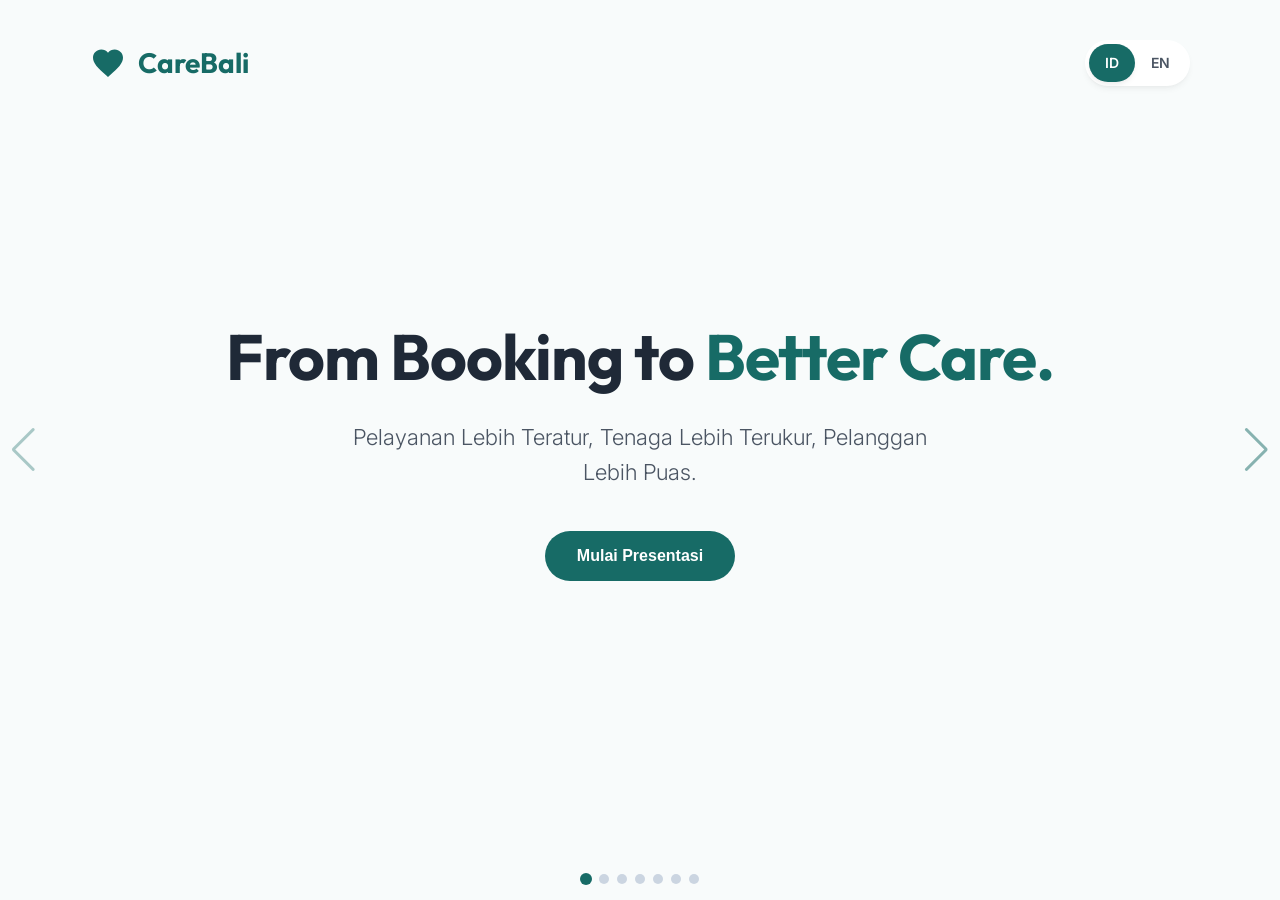
==== index.html @ 24075f8d "Initial commit: CareBali pitch deck with SaaS and Beli Putus pricing" ====
<!DOCTYPE html>
<html lang="id">
<head>
  <meta charset="UTF-8">
  <meta name="viewport" content="width=device-width, initial-scale=1.0">
  <title>CareBali - Sistem Manajemen Home Care Terpadu</title>
  
  <!-- Swiper CSS -->
  <link rel="stylesheet" href="https://cdn.jsdelivr.net/npm/swiper@11/swiper-bundle.min.css" />
  
  <!-- Custom CSS -->
  <link rel="stylesheet" href="style.css">
</head>
<body>

  <!-- Top Navigation (Fixed) -->
  <nav class="top-nav">
    <a href="#" class="brand">
      <svg viewBox="0 0 24 24" xmlns="http://www.w3.org/2000/svg">
        <path d="M12 21.35l-1.45-1.32C5.4 15.36 2 12.28 2 8.5 2 5.42 4.42 3 7.5 3c1.74 0 3.41.81 4.5 2.09C13.09 3.81 14.76 3 16.5 3 19.58 3 22 5.42 22 8.5c0 3.78-3.4 6.86-8.55 11.54L12 21.35z"/>
      </svg>
      CareBali
    </a>
    
    <div class="lang-toggle">
      <a href="index.html" class="active">ID</a>
      <a href="en.html">EN</a>
    </div>
  </nav>

  <!-- Swiper Container -->
  <div class="swiper mySwiper">
    <div class="swiper-wrapper">
      
      <!-- Slide 1: Cover -->
      <div class="swiper-slide">
        <div class="slide-container cover-slide">
          <h1>From Booking to <span>Better Care.</span></h1>
          <p>Pelayanan Lebih Teratur, Tenaga Lebih Terukur, Pelanggan Lebih Puas.</p>
          <button class="btn" onclick="swiper.slideNext()">Mulai Presentasi</button>
        </div>
      </div>

      <!-- Slide 2: Problem & Solution -->
      <div class="swiper-slide">
        <div class="slide-container split-slide">
          <div class="split-content">
            <h2>Tinggalkan Cara Lama.</h2>
            <p>Bagi pemilik bisnis layanan <em>home care</em>, menangani puluhan pesanan setiap hari secara manual adalah tantangan besar. Risiko jadwal bentrok hingga komplain karena standar pelayanan yang sulit dipantau menjadi hambatan untuk berkembang.</p>
            <p><strong>CareBali</strong> hadir bukan sekadar aplikasi pemesanan. Kami adalah Sistem Manajemen Terpadu yang merampingkan seluruh urat nadi operasional Anda—dari pencocokan jadwal hingga laporan finansial.</p>
          </div>
          <div class="split-content">
            <!-- decorative illustration or graphic could go here -->
            <div style="background: var(--primary-light); padding: 40px; border-radius: 24px; text-align: center;">
              <h3 style="color: var(--primary); font-size: 32px; margin-bottom: 16px;">120 Juta+</h3>
              <p style="color: var(--text-dark); font-size: 18px; margin-bottom: 0;">Potensi perputaran omzet bulanan yang bisa diamankan dengan manajemen operasional tanpa *human error*.</p>
            </div>
          </div>
        </div>
      </div>

      <!-- Slide 3: Mockup Gallery -->
      <div class="swiper-slide" style="background-color: var(--white);">
        <div class="slide-container">
          <h2 class="slide-title">Desain Premium & Intuitif</h2>
          <p class="slide-subtitle">Antarmuka yang bersih dan ramah pengguna untuk semua kalangan usia.</p>
          
          <div class="mockup-grid">
            <div class="mockup-item">
              <img src="./images/mockup pelanggan.png" alt="Aplikasi Pelanggan">
              <div class="mockup-label">Aplikasi Pelanggan</div>
              <div class="mockup-desc">Pemesanan & Histori Pasien</div>
            </div>
            <div class="mockup-item" style="transform: scale(1.15); z-index: 10;">
              <img src="./images/mockup admin.png" alt="Dashboard Admin">
              <div class="mockup-label">Dashboard Admin</div>
              <div class="mockup-desc">Control Center & KPI</div>
            </div>
            <div class="mockup-item">
              <img src="./images/mockup nurse.png" alt="Aplikasi Perawat">
              <div class="mockup-label">Aplikasi Perawat</div>
              <div class="mockup-desc">Jadwal & Check-in GPS</div>
            </div>
          </div>
        </div>
      </div>

      <!-- Slide 3.5: Key Values & Features -->
      <div class="swiper-slide">
        <div class="slide-container">
          <h2 class="slide-title">Nilai Jual & Fitur Utama</h2>
          <p class="slide-subtitle">Solusi komprehensif yang diotomatisasi untuk menumbuhkan bisnis Anda.</p>
          
          <div class="values-grid">
            <div class="value-card">
              <h4>1. Penjadwalan Cerdas</h4>
              <p>Sistem merekomendasikan perawat berdasarkan lokasi terdekat, rating, dan pengalaman. Bebas risiko bentrok jadwal.</p>
            </div>
            <div class="value-card">
              <h4>2. Monitoring Real-Time</h4>
              <p>Pantau perawat dari mulai berangkat, GPS check-in lokasi, hingga unggah foto bukti pelayanan medis.</p>
            </div>
            <div class="value-card">
              <h4>3. Histori Medis Pasien</h4>
              <p>Data keluhan pasien dan perawat favorit tersimpan aman. Pelanggan tak perlu repot mengulang cerita saat <em>repeat order</em>.</p>
            </div>
            <div class="value-card">
              <h4>4. Otomatisasi Finansial & WA</h4>
              <p>Tautan pembayaran (DP/Lunas) dan pengingat jadwal dikirim otomatis via WhatsApp. Komisi perawat dihitung instan.</p>
            </div>
          </div>
        </div>
      </div>

      <!-- Slide 4: Features Ecosystem -->
      <div class="swiper-slide">
        <div class="slide-container">
          <h2 class="slide-title">Ekosistem Sinergis</h2>
          <p class="slide-subtitle">Menghubungkan 3 pilar bisnis Anda secara otomatis secara real-time.</p>
          
          <div class="features-grid">
            <div class="feature-card">
              <h3>Admin & Owner</h3>
              <ul class="feature-list">
                <li><strong>Dashboard Order:</strong> Tinjau order dan notif WA.</li>
                <li><strong>Smart Assign:</strong> Tugaskan perawat otomatis dari ketersediaan & lokasi.</li>
                <li><strong>Monitor Real-Time:</strong> Lacak posisi & status live.</li>
                <li><strong>CRM & Komplain:</strong> Kelola data pasien & keluhan.</li>
                <li><strong>Analitik & KPI:</strong> Perhitungan performa, rating, dan laporan omzet instan.</li>
              </ul>
            </div>
            <div class="feature-card">
              <h3>Perawat (Caregiver)</h3>
              <ul class="feature-list">
                <li><strong>Jadwal Kerja:</strong> Set ketersediaan (On/Off).</li>
                <li><strong>Tracking:</strong> Absen GPS <em>Check-in/out</em> di lokasi.</li>
                <li><strong>Laporan Medis:</strong> Unggah foto & detail kondisi.</li>
                <li><strong>Tombol Darurat:</strong> Respons cepat via aplikasi.</li>
                <li><strong>Transparansi:</strong> Pantau perhitungan komisi & rating.</li>
              </ul>
            </div>
            <div class="feature-card">
              <h3>Pelanggan (Pasien)</h3>
              <ul class="feature-list">
                <li><strong>Rekam Medis:</strong> Data tersimpan aman untuk repeat order.</li>
                <li><strong>Booking Instan:</strong> Pilih layanan & durasi.</li>
                <li><strong>Payment Gateway:</strong> Bayar DP/Lunas otomatis.</li>
                <li><strong>Tracking Perawat:</strong> Pantau profil & status kedatangan.</li>
                <li><strong>Membership:</strong> Diskon & paket langganan.</li>
              </ul>
            </div>
          </div>
        </div>
      </div>

      <!-- Slide 5: SaaS Pricing -->
      <div class="swiper-slide" style="background-color: var(--primary-light);">
        <div class="slide-container text-center">
          <h2 class="slide-title">Paket Langganan (SaaS)</h2>
          <p class="slide-subtitle">Skala operasional ringan tanpa pusing mikir server. Cukup bayar bulanan.</p>

          <div class="pricing-grid">
            <!-- Basic -->
            <div class="price-card">
              <div class="price-tier">Basic (Starter)</div>
              <div class="price-amount">750Rb <span>/ bln</span></div>
              <p style="font-size: 13px; color: var(--text-muted); margin-bottom: 20px; margin-top: -10px;">+ Setup Awal Rp 2.5 Juta</p>
              <ul class="price-features">
                <li>Platform PWA (Web)</li>
                <li>Dashboard Order & Profil Pasien</li>
                <li>Assign Perawat Manual</li>
                <li>Riwayat Pelayanan Dasar</li>
                <li class="disabled">Check-in GPS & Foto Medis</li>
                <li class="disabled">WA Alerts & Payment Gateway</li>
              </ul>
            </div>
            
            <!-- Pro -->
            <div class="price-card popular">
              <div class="badge">Paling Ideal</div>
              <div class="price-tier">Pro (Scale-Up)</div>
              <div class="price-amount">1.85Jt <span>/ bln</span></div>
              <p style="font-size: 13px; color: var(--text-muted); margin-bottom: 20px; margin-top: -10px;">+ Setup Awal Rp 4.5 Juta</p>
              <ul class="price-features">
                <li>PWA + Android App</li>
                <li>Smart Assignment (Otomatis)</li>
                <li>Check-in GPS + Foto Medis</li>
                <li>Email, WA Alerts & Payment Gateway</li>
                <li>CRM & Kelola Komplain</li>
                <li>Hitung Komisi Instan</li>
              </ul>
            </div>

            <!-- Ultimate -->
            <div class="price-card">
              <div class="price-tier">Ultimate (Enterprise)</div>
              <div class="price-amount">3.5Jt <span>/ bln</span></div>
              <p style="font-size: 13px; color: var(--text-muted); margin-bottom: 20px; margin-top: -10px;">+ Setup Awal Rp 7.5 Juta</p>
              <ul class="price-features">
                <li>PWA + Android + iOS App</li>
                <li>Real-time GPS Tracking & Emergency</li>
                <li>Tanda Tangan Digital & Langganan</li>
                <li>Analitik Bisnis & KPI Perawat Lengkap</li>
                <li>Auto-Split Payroll & Diskon Membership</li>
                <li>Laporan Keuangan & Operasional Ekstra</li>
              </ul>
            </div>
          </div>
        </div>
      </div>

      <!-- Slide 6: Beli Putus & CTA -->
      <div class="swiper-slide">
        <div class="slide-container text-center">
          <h2 class="slide-title">Atau, Beli Putus (Lisensi Penuh)</h2>
          <p class="slide-subtitle">Jadikan aplikasi ini Aset Digital Perusahaan Anda tanpa beban tagihan bulanan.</p>
          
          <div class="features-grid" style="margin-bottom: 50px;">
            <div class="feature-card" style="text-align: center;">
              <h3>Paket Basic</h3>
              <div style="font-size: 32px; font-family: 'Outfit'; font-weight: 700; color: var(--primary); margin: 10px 0;">Rp 17.600.000</div>
              <p style="font-size: 14px;">(PWA Only)</p>
            </div>
            <div class="feature-card" style="text-align: center; border-bottom: 4px solid var(--primary);">
              <h3>Paket Pro</h3>
              <div style="font-size: 32px; font-family: 'Outfit'; font-weight: 700; color: var(--primary); margin: 10px 0;">Rp 34.800.000</div>
              <p style="font-size: 14px;">(PWA + Android)</p>
            </div>
            <div class="feature-card" style="text-align: center;">
              <h3>Paket Ultimate</h3>
              <div style="font-size: 32px; font-family: 'Outfit'; font-weight: 700; color: var(--primary); margin: 10px 0;">Rp 54.500.000</div>
              <p style="font-size: 14px;">(PWA + Android + iOS)</p>
            </div>
          </div>

          <div style="font-size: 14px; color: var(--text-muted); margin-bottom: 30px; text-align: left; max-width: 600px; margin-left: auto; margin-right: auto; line-height: 1.6;">
            <strong>Catatan Tambahan:</strong><br>
            * Biaya maintenance server mulai Rp 3.500.000 / tahun (dibayarkan mulai tahun kedua).<br>
            * Seluruh paket yang mencakup aplikasi mobile (Android/iOS) belum termasuk biaya registrasi akun developer resmi ke App Store ($99/tahun) dan Play Store ($25/lifetime) atas nama perusahaan Anda.
          </div>
          
          <button class="btn" style="padding: 18px 40px; font-size: 18px;" onclick="alert('Demo: Membuka email kontak')">Mulai Digitalkan Bisnis Anda</button>
        </div>
      </div>

    </div>
    
    <!-- Swiper Pagination -->
    <div class="swiper-pagination"></div>
    <!-- Swiper Navigation -->
    <div class="swiper-button-next"></div>
    <div class="swiper-button-prev"></div>
  </div>

  <!-- Swiper JS -->
  <script src="https://cdn.jsdelivr.net/npm/swiper@11/swiper-bundle.min.js"></script>

  <!-- Initialize Swiper -->
  <script>
    var swiper = new Swiper(".mySwiper", {
      speed: 800,
      spaceBetween: 0,
      grabCursor: true,
      keyboard: {
        enabled: true,
      },
      pagination: {
        el: ".swiper-pagination",
        clickable: true,
      },
      navigation: {
        nextEl: ".swiper-button-next",
        prevEl: ".swiper-button-prev",
      },
    });
  </script>
</body>
</html>
---- style.css ----
@import url('https://fonts.googleapis.com/css2?family=Inter:wght@300;400;500;600&family=Outfit:wght@400;500;600;700&display=swap');

:root {
  --primary: #176B66;
  --primary-hover: #125552;
  --primary-light: #EAF4F3;
  --accent: #F97316; /* Soft orange for accents based on mockup */
  --bg-color: #F8FBFB;
  --white: #FFFFFF;
  --text-dark: #1F2937;
  --text-muted: #4B5563;
  --shadow-sm: 0 4px 6px -1px rgba(0, 0, 0, 0.05), 0 2px 4px -1px rgba(0, 0, 0, 0.03);
  --shadow-md: 0 10px 15px -3px rgba(0, 0, 0, 0.05), 0 4px 6px -2px rgba(0, 0, 0, 0.025);
  --shadow-lg: 0 20px 25px -5px rgba(0, 0, 0, 0.05), 0 10px 10px -5px rgba(0, 0, 0, 0.02);
  --radius-lg: 16px;
  --radius-xl: 24px;
}

* {
  margin: 0;
  padding: 0;
  box-sizing: border-box;
}

body {
  font-family: 'Inter', sans-serif;
  background-color: var(--bg-color);
  color: var(--text-dark);
  line-height: 1.6;
  -webkit-font-smoothing: antialiased;
}

h1, h2, h3, h4, h5, h6 {
  font-family: 'Outfit', sans-serif;
  color: var(--text-dark);
  line-height: 1.2;
}

/* Swiper Base Styles */
html, body {
  position: relative;
  height: 100%;
}
.swiper {
  width: 100%;
  height: 100%;
}

.swiper-slide {
  display: flex;
  justify-content: center;
  align-items: center;
  padding: 40px;
  opacity: 0 !important; /* Base for fade transition */
  transition: opacity 0.4s ease-in-out;
}

.swiper-slide.swiper-slide-active {
  opacity: 1 !important;
}

/* Container limits width to avoid spanning too wide on large screens */
.slide-container {
  max-width: 1100px;
  width: 100%;
  margin: 0 auto;
}

/* Header & Toggle */
.top-nav {
  position: absolute;
  top: 40px;
  left: 0;
  right: 0;
  padding: 0 50px;
  display: flex;
  justify-content: space-between;
  align-items: center;
  z-index: 100;
  max-width: 1200px;
  margin: 0 auto;
}

.brand {
  display: flex;
  align-items: center;
  gap: 12px;
  font-family: 'Outfit', sans-serif;
  font-weight: 700;
  font-size: 28px;
  color: var(--primary);
  text-decoration: none;
}

.brand svg {
  height: 36px;
  fill: var(--primary);
}

.lang-toggle {
  display: flex;
  background: var(--white);
  border-radius: 30px;
  box-shadow: var(--shadow-sm);
  padding: 4px;
}

.lang-toggle a {
  text-decoration: none;
  padding: 8px 16px;
  border-radius: 20px;
  font-weight: 600;
  font-size: 14px;
  color: var(--text-muted);
  transition: all 0.3s ease;
}

.lang-toggle a.active {
  background: var(--primary);
  color: var(--white);
  box-shadow: var(--shadow-sm);
}

/* Slide 1: Cover */
.cover-slide {
  text-align: center;
}
.cover-slide h1 {
  font-size: 64px;
  margin-bottom: 24px;
  letter-spacing: -1px;
}
.cover-slide h1 span {
  color: var(--primary);
}
.cover-slide p {
  font-size: 22px;
  color: var(--text-muted);
  font-weight: 300;
  max-width: 600px;
  margin: 0 auto 40px;
}

/* Typography Scale */
.slide-title {
  font-size: 42px;
  margin-bottom: 16px;
  text-align: center;
}
.slide-subtitle {
  font-size: 18px;
  color: var(--text-muted);
  text-align: center;
  max-width: 800px;
  margin: 0 auto 50px;
  font-weight: 400;
}

/* Mockup Gallery (Slide 3) */
.mockup-grid {
  display: grid;
  grid-template-columns: 1fr 1fr 1fr;
  gap: 40px;
  align-items: center;
}
.mockup-item {
  text-align: center;
}
.mockup-item img {
  width: 100%;
  max-width: 300px;
  border-radius: var(--radius-xl);
  box-shadow: var(--shadow-lg);
  transition: transform 0.4s ease, box-shadow 0.4s ease;
}
.mockup-item:nth-child(1) img { /* Admin dashboard is wider */
  max-width: 100%; 
  border-radius: 12px;
}
.mockup-item:hover img {
  transform: translateY(-10px);
  box-shadow: 0 30px 40px -10px rgba(0,0,0,0.1);
}
.mockup-label {
  font-family: 'Outfit', sans-serif;
  font-size: 20px;
  font-weight: 600;
  margin-top: 24px;
  color: var(--primary);
}
.mockup-desc {
  font-size: 14px;
  color: var(--text-muted);
  margin-top: 8px;
}

/* Grid Layouts for Content */
.features-grid {
  display: grid;
  grid-template-columns: 1fr 1fr 1fr;
  gap: 30px;
}
.feature-card {
  background: var(--white);
  padding: 40px;
  border-radius: var(--radius-lg);
  box-shadow: var(--shadow-sm);
  transition: all 0.3s ease;
  border-bottom: 4px solid transparent;
}
.feature-card:hover {
  transform: translateY(-5px);
  box-shadow: var(--shadow-md);
  border-bottom: 4px solid var(--primary);
}
.feature-card h3 {
  font-size: 24px;
  margin-bottom: 16px;
  color: var(--primary);
}
.feature-card p {
  font-size: 16px;
  color: var(--text-muted);
  line-height: 1.7;
}

/* Pricing Grid */
.pricing-grid {
  display: grid;
  grid-template-columns: 1fr 1fr 1fr;
  gap: 30px;
  align-items: flex-start;
}
.price-card {
  background: var(--white);
  padding: 40px;
  border-radius: var(--radius-xl);
  box-shadow: var(--shadow-sm);
  position: relative;
  transition: all 0.3s ease;
}
.price-card.popular {
  border: 2px solid var(--primary);
  transform: scale(1.05);
  box-shadow: var(--shadow-md);
  z-index: 10;
}
.badge {
  position: absolute;
  top: -14px;
  left: 50%;
  transform: translateX(-50%);
  background: var(--primary);
  color: var(--white);
  padding: 6px 16px;
  border-radius: 20px;
  font-size: 12px;
  font-weight: 600;
  letter-spacing: 1px;
  text-transform: uppercase;
}
.price-tier {
  font-family: 'Outfit', sans-serif;
  font-size: 24px;
  font-weight: 600;
  margin-bottom: 8px;
}
.price-amount {
  font-family: 'Outfit', sans-serif;
  font-size: 42px;
  font-weight: 700;
  color: var(--primary);
  margin-bottom: 24px;
}
.price-amount span {
  font-size: 16px;
  font-weight: 400;
  color: var(--text-muted);
}
.price-features {
  list-style: none;
  text-align: left;
}
.price-features li {
  margin-bottom: 16px;
  font-size: 15px;
  display: flex;
  align-items: flex-start;
  gap: 12px;
}
.price-features li::before {
  content: "✓";
  color: var(--primary);
  font-weight: bold;
}
.price-features li.disabled::before {
  content: "✕";
  color: #CBD5E1;
}
.price-features li.disabled {
  color: #94A3B8;
}

/* Pagination Customization */
.swiper-pagination-bullet {
  width: 10px;
  height: 10px;
  background-color: #CBD5E1;
  opacity: 1;
}
.swiper-pagination-bullet-active {
  background-color: var(--primary);
  transform: scale(1.2);
}

.swiper-button-next, .swiper-button-prev {
  color: var(--primary) !important;
  opacity: 0.5;
  transition: opacity 0.3s;
}
.swiper-button-next:hover, .swiper-button-prev:hover {
  opacity: 1;
}

/* Call to Action */
.btn {
  display: inline-block;
  background: var(--primary);
  color: var(--white);
  text-decoration: none;
  padding: 16px 32px;
  border-radius: 30px;
  font-weight: 600;
  font-size: 16px;
  transition: all 0.3s;
  border: none;
  cursor: pointer;
}
.btn:hover {
  background: var(--primary-hover);
  transform: translateY(-2px);
  box-shadow: var(--shadow-sm);
}

.text-left { text-align: left; }
.text-center { text-align: center; }

/* Flex Utility for 2 columns */
.split-slide {
  display: flex;
  align-items: center;
  gap: 60px;
}
.split-content {
  flex: 1;
}
.split-content h2 {
  font-size: 48px;
  margin-bottom: 24px;
}
.split-content p {
  font-size: 18px;
  color: var(--text-muted);
  margin-bottom: 24px;
}

/* New Classes for Values Grid (Slide 3.5) */
.values-grid {
  display: grid;
  grid-template-columns: 1fr 1fr;
  gap: 30px;
  text-align: left;
}
.value-card {
  background: var(--white);
  padding: 30px;
  border-radius: var(--radius-lg);
  box-shadow: var(--shadow-sm);
  border-left: 4px solid var(--primary);
}
.value-card h4 {
  font-size: 20px;
  color: var(--primary);
  margin-bottom: 8px;
}
.value-card p {
  font-size: 15px;
  color: var(--text-muted);
}

/* 📱 RESPONSIVE DESIGN (Mobile / Tablet) */
@media (max-width: 900px) {
  .mockup-grid {
    grid-template-columns: 1fr;
    gap: 20px;
  }
  .mockup-item:nth-child(2) {
    transform: scale(1) !important;
    order: -1; /* Show admin first on mobile */
  }
}

@media (max-width: 768px) {
  .swiper-slide {
    padding: 20px 20px 80px 20px; /* More bottom padding for pagination */
    align-items: flex-start; /* Allow scrolling from the top */
    overflow-y: auto;
  }
  
  .slide-container {
    margin-top: 60px; /* Space for the top nav */
  }

  .top-nav {
    padding: 0 20px;
    top: 20px;
  }

  .cover-slide h1 {
    font-size: 42px;
  }
  
  .cover-slide p {
    font-size: 18px;
  }

  .slide-title {
    font-size: 32px;
  }
  
  .slide-subtitle {
    font-size: 16px;
    margin-bottom: 30px;
  }

  .split-slide {
    flex-direction: column;
    gap: 30px;
  }

  .features-grid, .pricing-grid, .values-grid {
    grid-template-columns: 1fr;
    gap: 20px;
  }

  .price-card.popular {
    transform: scale(1); /* Remove zoom on mobile to prevent overflow */
  }
}

/* Feature List Styles */
.feature-list {
  list-style-type: disc;
  padding-left: 20px;
  margin-top: 12px;
}
.feature-list li {
  font-size: 15px;
  color: var(--text-muted);
  margin-bottom: 8px;
  line-height: 1.5;
}
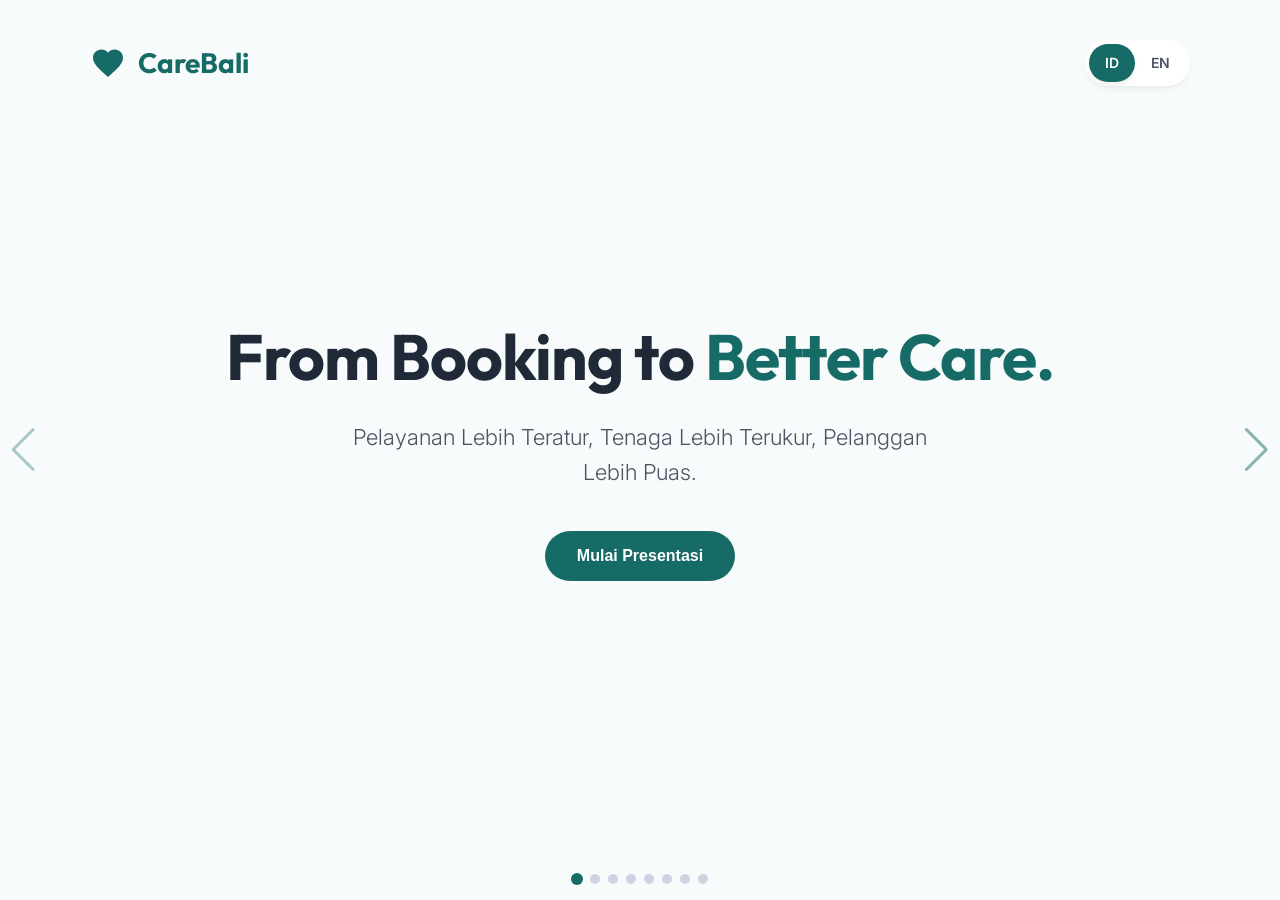
==== commit 6799ce01: "Add ROI killer slide with revenue simulation before pricing" ====
--- a/index.html
+++ b/index.html
@@ -153,6 +153,33 @@
         </div>
       </div>
 
+      <!-- Slide: ROI -->
+      <div class="swiper-slide" style="background-color: var(--white);">
+        <div class="slide-container text-center">
+          <h2 class="slide-title">Kenapa Investasi Ini Sangat Ringan?</h2>
+          <p class="slide-subtitle">Simulasi berdasarkan rata-rata 20 order/hari dengan harga layanan Rp 200.000 per sesi.</p>
+          
+          <div class="roi-stats">
+            <div class="roi-card">
+              <div class="roi-number">Rp 120 Jt</div>
+              <div class="roi-label">Estimasi Omzet / Bulan</div>
+            </div>
+            <div class="roi-card">
+              <div class="roi-number">1,44 M</div>
+              <div class="roi-label">Estimasi Omzet / Tahun</div>
+            </div>
+            <div class="roi-card highlight">
+              <div class="roi-number">1,5%</div>
+              <div class="roi-label">Biaya Sistem vs Omzet Bulanan</div>
+            </div>
+          </div>
+
+          <div class="roi-quote">
+            <p>"Biaya langganan bulanan kami bahkan <strong>tidak sampai setengah dari omzet 1 hari</strong> Anda. Dengan efisiensi operasional yang diberikan, potensi penghematan dan peningkatan order Anda jauh melampaui biaya ini dalam hitungan minggu."</p>
+          </div>
+        </div>
+      </div>
+
       <!-- Slide 5: SaaS Pricing -->
       <div class="swiper-slide" style="background-color: var(--primary-light);">
         <div class="slide-container text-center">
@@ -164,7 +191,7 @@
             <div class="price-card">
               <div class="price-tier">Basic (Starter)</div>
               <div class="price-amount">750Rb <span>/ bln</span></div>
-              <p style="font-size: 13px; color: var(--text-muted); margin-bottom: 20px; margin-top: -10px;">+ Setup Awal Rp 2.5 Juta</p>
+              <p style="font-size: 13px; color: var(--text-muted); margin-bottom: 20px; margin-top: -10px;">+ Setup Awal Rp 4.5 Juta</p>
               <ul class="price-features">
                 <li>Platform PWA (Web)</li>
                 <li>Dashboard Order & Profil Pasien</li>
@@ -180,7 +207,7 @@
               <div class="badge">Paling Ideal</div>
               <div class="price-tier">Pro (Scale-Up)</div>
               <div class="price-amount">1.85Jt <span>/ bln</span></div>
-              <p style="font-size: 13px; color: var(--text-muted); margin-bottom: 20px; margin-top: -10px;">+ Setup Awal Rp 4.5 Juta</p>
+              <p style="font-size: 13px; color: var(--text-muted); margin-bottom: 20px; margin-top: -10px;">+ Setup Awal Rp 5.5 Juta</p>
               <ul class="price-features">
                 <li>PWA + Android App</li>
                 <li>Smart Assignment (Otomatis)</li>
@@ -195,7 +222,7 @@
             <div class="price-card">
               <div class="price-tier">Ultimate (Enterprise)</div>
               <div class="price-amount">3.5Jt <span>/ bln</span></div>
-              <p style="font-size: 13px; color: var(--text-muted); margin-bottom: 20px; margin-top: -10px;">+ Setup Awal Rp 7.5 Juta</p>
+              <p style="font-size: 13px; color: var(--text-muted); margin-bottom: 20px; margin-top: -10px;">+ Setup Awal Rp 8.5 Juta</p>
               <ul class="price-features">
                 <li>PWA + Android + iOS App</li>
                 <li>Real-time GPS Tracking & Emergency</li>
--- a/style.css
+++ b/style.css
@@ -460,3 +460,70 @@
   margin-bottom: 8px;
   line-height: 1.5;
 }
+
+/* ROI Stats Slide */
+.roi-stats {
+  display: grid;
+  grid-template-columns: 1fr 1fr 1fr;
+  gap: 30px;
+  margin-bottom: 40px;
+}
+.roi-card {
+  background: var(--bg-color);
+  border: 2px solid #E5E7EB;
+  padding: 40px 20px;
+  border-radius: var(--radius-xl);
+  transition: all 0.3s ease;
+}
+.roi-card:hover {
+  transform: translateY(-5px);
+  box-shadow: var(--shadow-md);
+}
+.roi-card.highlight {
+  background: var(--primary);
+  border-color: var(--primary);
+}
+.roi-card.highlight .roi-number,
+.roi-card.highlight .roi-label {
+  color: var(--white);
+}
+.roi-number {
+  font-family: 'Outfit', sans-serif;
+  font-size: 48px;
+  font-weight: 700;
+  color: var(--primary);
+  margin-bottom: 8px;
+}
+.roi-label {
+  font-size: 15px;
+  color: var(--text-muted);
+  font-weight: 500;
+}
+.roi-quote {
+  background: var(--primary-light);
+  padding: 30px 40px;
+  border-radius: var(--radius-lg);
+  border-left: 5px solid var(--primary);
+  text-align: left;
+  max-width: 700px;
+  margin: 0 auto;
+}
+.roi-quote p {
+  font-size: 17px;
+  font-style: italic;
+  color: var(--text-dark);
+  line-height: 1.7;
+}
+
+@media (max-width: 768px) {
+  .roi-stats {
+    grid-template-columns: 1fr;
+    gap: 16px;
+  }
+  .roi-number {
+    font-size: 36px;
+  }
+  .roi-quote {
+    padding: 20px 24px;
+  }
+}
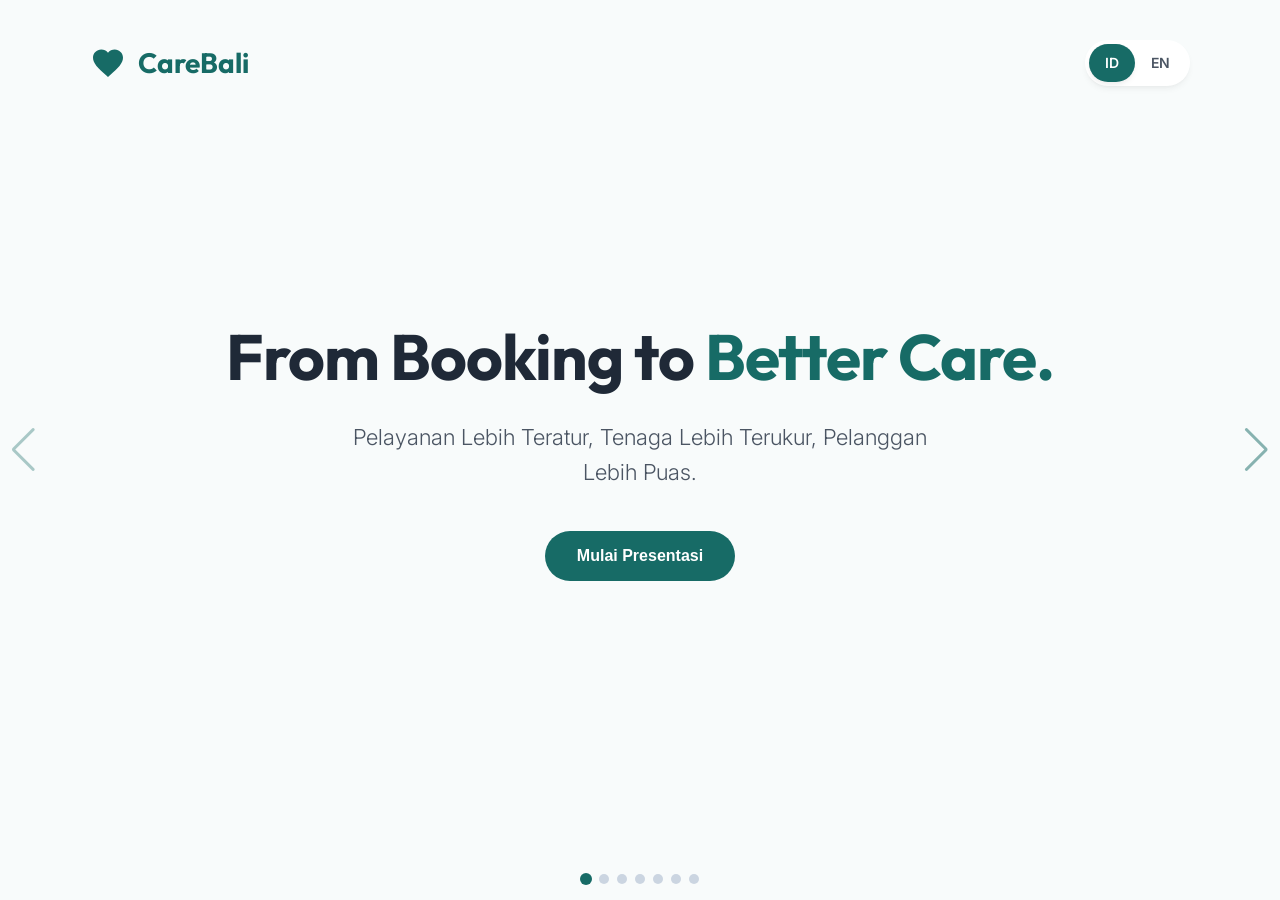
==== commit e8abc269: "Hide ROI slide (commented out, easy to re-enable)" ====
--- a/index.html
+++ b/index.html
@@ -153,7 +153,7 @@
         </div>
       </div>
 
-      <!-- Slide: ROI -->
+      <!-- ROI SLIDE (HIDDEN - uncomment to re-enable)
       <div class="swiper-slide" style="background-color: var(--white);">
         <div class="slide-container text-center">
           <h2 class="slide-title">Kenapa Investasi Ini Sangat Ringan?</h2>
@@ -179,6 +179,7 @@
           </div>
         </div>
       </div>
+      END ROI SLIDE -->
 
       <!-- Slide 5: SaaS Pricing -->
       <div class="swiper-slide" style="background-color: var(--primary-light);">
